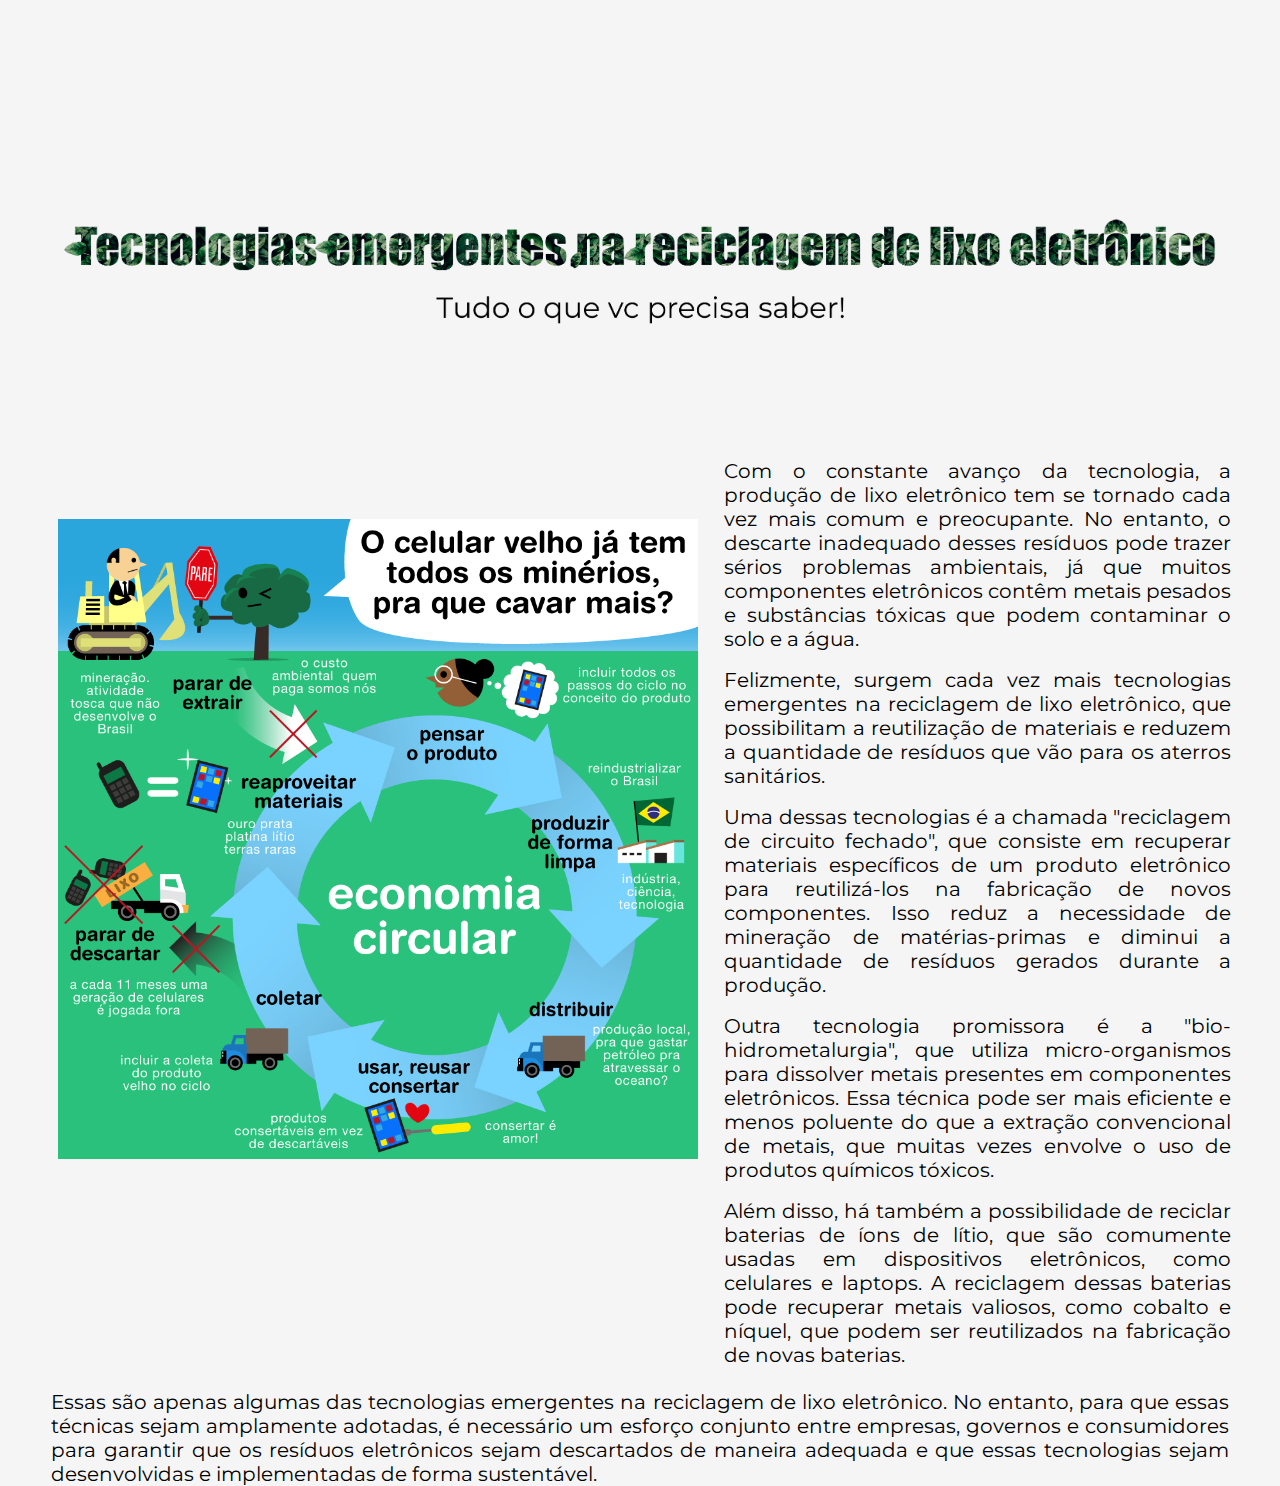
==== 404-master/projeto 2/index.html @ 84838cae "att" ====
<!DOCTYPE html>
<html lang="en">

<head>
    <meta charset="UTF-8">
    <meta http-equiv="X-UA-Compatible" content="IE=edge">
    <meta name="viewport" content="width=device-width, initial-scale=1.0">
    <link rel="stylesheet" href="src/css/style.css">
    <link href='https://fonts.googleapis.com/css?family=Montserrat' rel='stylesheet'>
    <title>Document</title>
</head>

<body>
    <div class="containerclip">
        <div class="div-video">
            <video autoplay muted loop src="src/image/clip.mp4"></video>
        </div>
    </div>

    <div class="titulo">
        <img src="src/image/titulo.png">
    </div>

    <div class="container">
        <div class="container2">
            <div class="img">
                <img src="src/image/mundo.png">
            </div>
        </div>
        <div class="container3">
            <div class="texto1">
                Com o constante avanço da tecnologia, a produção de lixo eletrônico tem se tornado cada vez mais comum e
                preocupante. No entanto, o descarte inadequado desses resíduos pode trazer sérios problemas ambientais,
                já que muitos componentes eletrônicos contêm metais pesados e substâncias tóxicas que podem contaminar o
                solo e a água.
            </div>
            <div class="texto2">
                Felizmente, surgem cada vez mais tecnologias emergentes na reciclagem de lixo eletrônico, que
                possibilitam a reutilização de materiais e reduzem a quantidade de resíduos que vão para os aterros
                sanitários.
            </div>
            <div class="texto3">
                Uma dessas tecnologias é a chamada "reciclagem de circuito fechado", que consiste em recuperar materiais
                específicos de um produto eletrônico para reutilizá-los na fabricação de novos componentes. Isso reduz a
                necessidade de mineração de matérias-primas e diminui a quantidade de resíduos gerados durante a
                produção.
            </div>
            <div class="texto4">
                Outra tecnologia promissora é a "bio-hidrometalurgia", que utiliza micro-organismos para dissolver
                metais presentes em componentes eletrônicos. Essa técnica pode ser mais eficiente e menos poluente do
                que a extração convencional de metais, que muitas vezes envolve o uso de produtos químicos tóxicos.
            </div>
            <div class="texto5">
                Além disso, há também a possibilidade de reciclar baterias de íons de lítio, que são comumente usadas em
                dispositivos eletrônicos, como celulares e laptops. A reciclagem dessas baterias pode recuperar metais
                valiosos, como cobalto e níquel, que podem ser reutilizados na fabricação de novas baterias.
            </div>
            <div class="texto6">
                Essas são apenas algumas das tecnologias emergentes na reciclagem de lixo eletrônico. No entanto, para
                que essas técnicas sejam amplamente adotadas, é necessário um esforço conjunto entre empresas, governos
                e consumidores para garantir que os resíduos eletrônicos sejam descartados de maneira adequada e que
                essas tecnologias sejam desenvolvidas e implementadas de forma sustentável.
            </div>
        </div>
    </div>
    <div class="container-txt">
        <div class="text1">
            Essas são apenas algumas das tecnologias emergentes na reciclagem de lixo eletrônico. No entanto, para
            que essas técnicas sejam amplamente adotadas, é necessário um esforço conjunto entre empresas, governos
            e consumidores para garantir que os resíduos eletrônicos sejam descartados de maneira adequada e que
            essas tecnologias sejam desenvolvidas e implementadas de forma sustentável.
        </div>
    </div>
</body>

</html>
---- 404-master/projeto 2/src/css/style.css ----
@media (max-width: 767px){
    body{
            background-color: whitesmoke;
            flex-direction: column;
            margin: 0 auto;
        }
        .div-video{
            width: 100%;
            position: relative;
            
        }
        .div-video video{
            width: 100%;
            top: 0;
            left: 0;
        }
        .titulo{
            padding-bottom: 5%;
        }
        .titulo img{
            display: flex;
            width: 90%;
            padding-top: 5%;
            padding-left: 5%;
            
        }
        .container{
            display: flex;
            width: 100%;
            flex-direction: column;
        }
        .container2{
            display: flex;
        }
        .container3{
            width: 90%;
            padding-left: 4%;
            padding-right: 4%;
            font-family: 'Montserrat';
        }
        .img img {
            display: flex;
            width: 100%;
        }
        .texto1{
            color: black;
            font-size:  20px;
            width: 100%; 
            text-align: justify;
            margin-top: 12%; 
            
        }
        .texto2{
            color: black;
            font-size:  20px;
            width: 100%; 
            text-align: justify;
            margin-top: 3%; 
        }
        .texto3{
            color: black;
            font-size:  20px;
            width: 100%; 
            text-align: justify;
            margin-top: 3%; 
        }
        .texto4{
            color: black;
            font-size:  20px;
            width: 100%; 
            text-align: justify;
            margin-top: 3%; 
        }
        .texto5{
            color: black;
            font-size:  20px;
            width: 100%; 
            text-align: justify;
            margin-top: 3%; 
        }
        .texto6{
            color: black;
            font-size:  20px;
            width: 100%; 
            text-align: justify;
            margin-top: 3%; 
        }
        .container-txt{
            display: none;
        }
    }
@media (min-width: 768px) and (max-width: 1023px) {
    body{
        background-color: whitesmoke;
        flex-direction: column;
        margin: 0 auto;   
    }
    .div-video{
        width: 100%;
        position: relative;
        
    }
    .div-video video{
        width: 100%;
        top: 0;
        left: 0;
    }
    .titulo{
        padding-bottom: 5%;
    }
    .titulo img{
        display: flex;
        width: 90%;
        padding-top: 5%;
        padding-left: 5%;
        
    }
    .container{
        display: flex;
        width: 100%;
        flex-direction: column;
    }
    .container2{
        display: flex;
    }
    .container3{
        width: 90%;
        padding-left: 4%;
        padding-right: 4%;
        font-family: 'Montserrat';
    }
    .img img {
        display: flex;
        width: 100%;
    }
    .texto1{
        color: black;
        font-size:  20px;
        width: 100%; 
        text-align: justify;
        margin-top: 10%; 
        
    }
    .texto2{
        color: black;
        font-size:  20px;
        width: 100%; 
        text-align: justify;
        margin-top: 3%; 
    }
    .texto3{
        color: black;
        font-size:  20px;
        width: 100%; 
        text-align: justify;
        margin-top: 3%; 
    }
    .texto4{
        color: black;
        font-size:  20px;
        width: 100%; 
        text-align: justify;
        margin-top: 3%; 
    }
    .texto5{
        color: black;
        font-size:  20px;
        width: 100%; 
        text-align: justify;
        margin-top: 3%; 
    }
    .texto6{
        color: black;
        font-size:  20px;
        width: 100%; 
        text-align: justify;
        margin-top: 3%; 
    }
    .container-txt{
        display: none;
    }
}
@media (min-width: 1024px){
body{
        background-color: whitesmoke;
        flex-direction: column;
        margin: 0 auto;
        
    }
    .div-video{
        width: 100%;
        position: relative;
        
    }
    .div-video video{
        width: 100%;
        top: 0;
        left: 0;
    }
    .titulo{
        padding-bottom: 5%;
    }
    .titulo img{
        display: flex;
        width: 90%;
        padding-top: 5%;
        padding-left: 5%;
        
    }
    .container{
        display: flex;
        width: 100%;
    }
    .container2{
        display: flex;
        width: 50%;
    }
    .container3{
        width: 44%;
        font-family: 'Montserrat';
    }
    .img img {
        width: 100%;
        padding-left: 9%;
        padding-top: 20%;
    }
    .texto1{
        color: black;
        font-size:  20px;
        width: 90%; 
        text-align: justify;
        margin-top: 12%; 
       padding-left: 15%;
    }
    .texto2{
        color: black;
        font-size:  20px;
        width: 90%; 
        text-align: justify;
        margin-top: 3%; 
        padding-left: 15%;
    }
    .texto3{
        color: black;
        font-size:  20px;
        width: 90%; 
        text-align: justify;
        margin-top: 3%; 
        padding-left: 15%;
    }
    .texto4{
        color: black;
        font-size:  20px;
        width: 90%; 
        text-align: justify;
        margin-top: 3%; 
        padding-left: 15%;
    }
    .texto5{
        color: black;
        font-size:  20px;
        width: 90%; 
        text-align: justify;
        margin-top: 3%; 
        padding-left: 15%;
    }
    .container-txt{
        display: flex;
        padding-right: 4%;
        padding-left: 4%;
        flex-direction: column;
        justify-content: center;
        text-align: center;
    }
    .text1{
        color: black;
        font-size:20px;
        width: 100%; 
        text-align: justify;
        margin-top: 2%;
        width: 100%;
        font-family: 'Montserrat'; 
    }
    .texto6{
        display: none;
    }
}
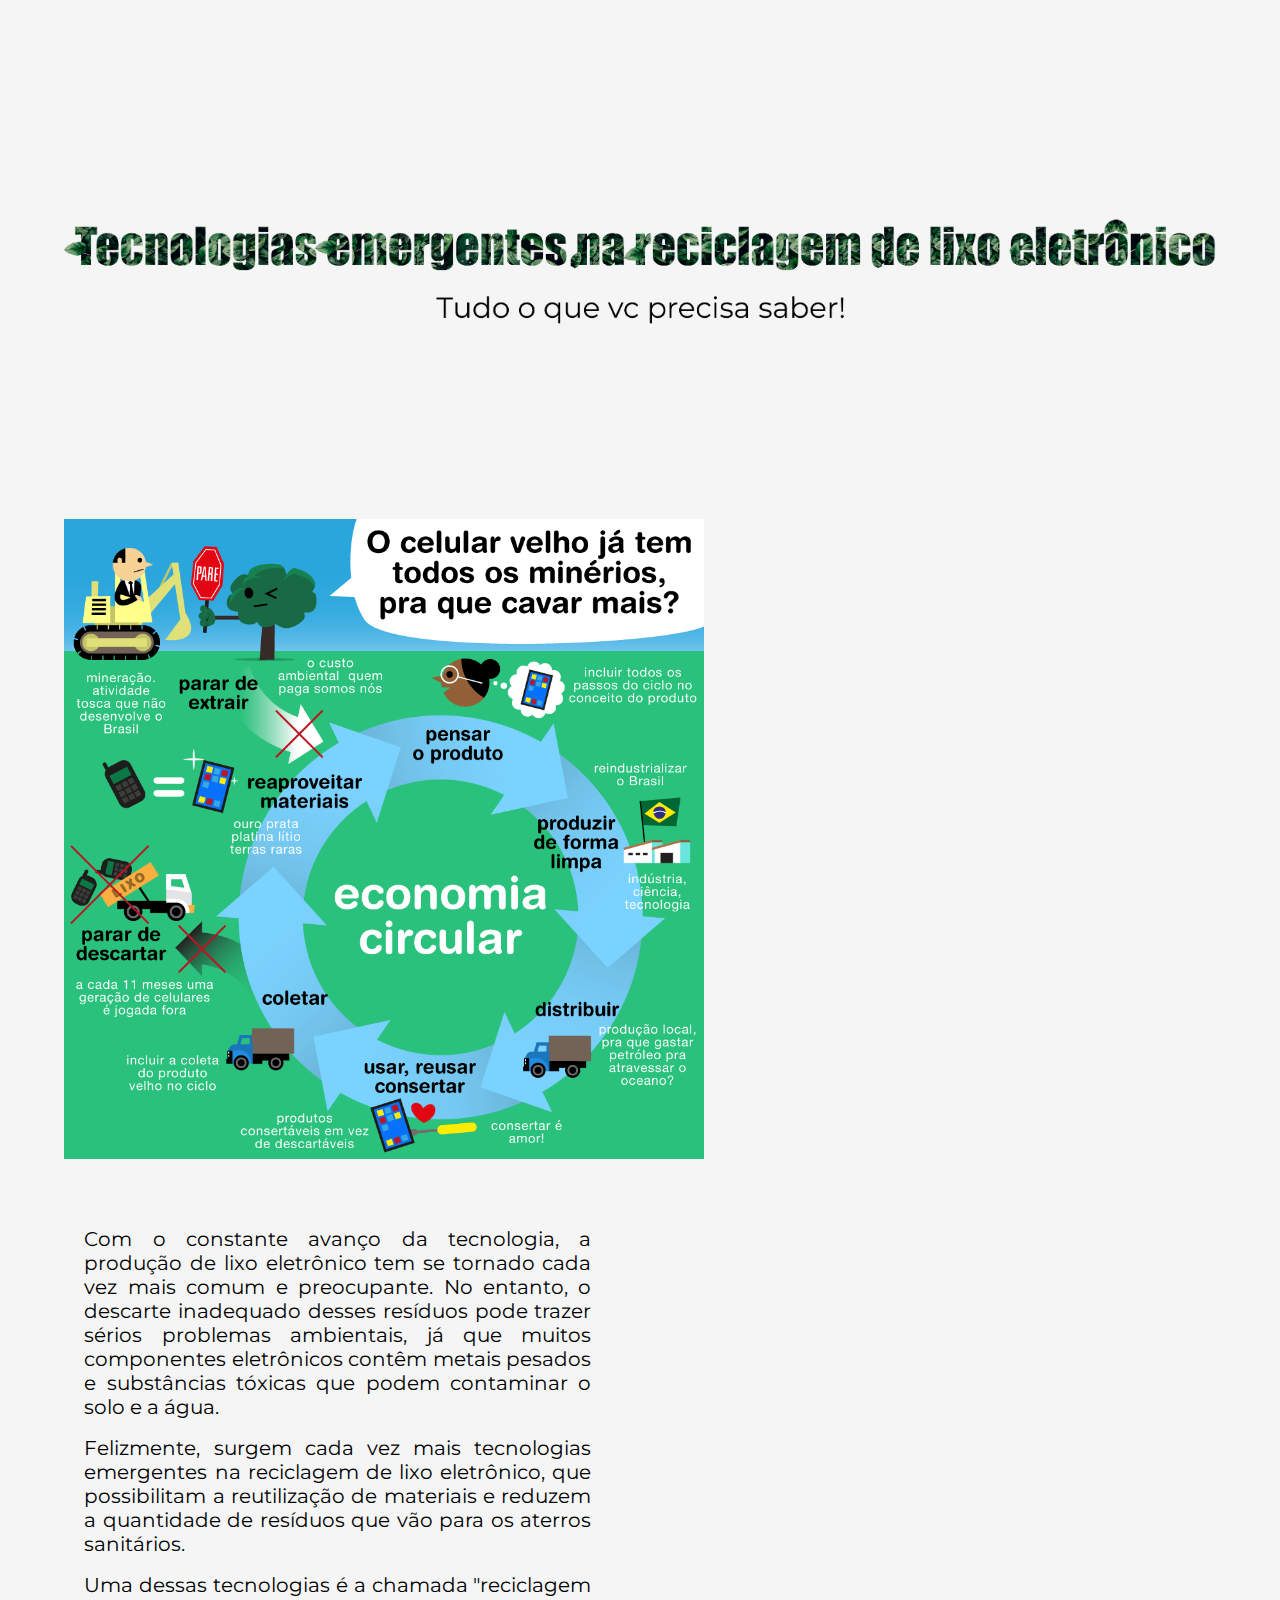
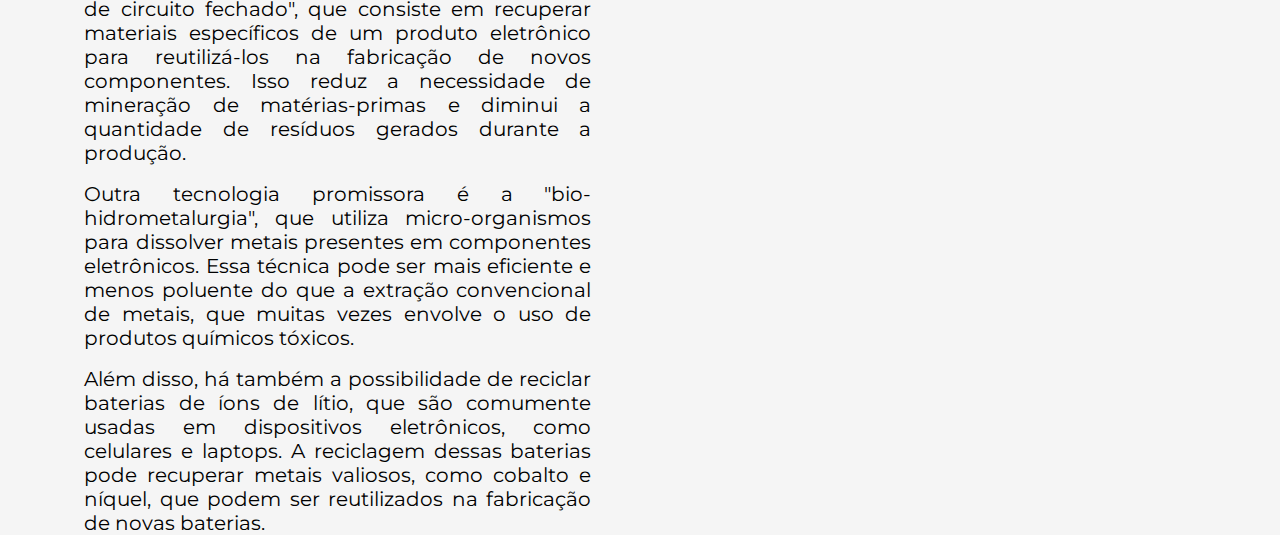
==== commit 032d2fcb: "att" ====
--- a/404-master/projeto 2/index.html
+++ b/404-master/projeto 2/index.html
@@ -21,11 +21,8 @@
         <img src="src/image/titulo.png">
     </div>
 
-    <div class="container">
         <div class="container2">
-            <div class="img">
                 <img src="src/image/mundo.png">
-            </div>
         </div>
         <div class="container3">
             <div class="texto1">
@@ -62,7 +59,6 @@
                 essas tecnologias sejam desenvolvidas e implementadas de forma sustentável.
             </div>
         </div>
-    </div>
     <div class="container-txt">
         <div class="text1">
             Essas são apenas algumas das tecnologias emergentes na reciclagem de lixo eletrônico. No entanto, para
--- a/404-master/projeto 2/src/css/style.css
+++ b/404-master/projeto 2/src/css/style.css
@@ -1,287 +1,279 @@
-@media (max-width: 767px){
-    body{
-            background-color: whitesmoke;
-            flex-direction: column;
-            margin: 0 auto;
-        }
-        .div-video{
-            width: 100%;
-            position: relative;
-            
-        }
-        .div-video video{
-            width: 100%;
-            top: 0;
-            left: 0;
-        }
-        .titulo{
-            padding-bottom: 5%;
-        }
-        .titulo img{
-            display: flex;
-            width: 90%;
-            padding-top: 5%;
-            padding-left: 5%;
-            
-        }
-        .container{
-            display: flex;
-            width: 100%;
-            flex-direction: column;
-        }
-        .container2{
-            display: flex;
-        }
-        .container3{
-            width: 90%;
-            padding-left: 4%;
-            padding-right: 4%;
-            font-family: 'Montserrat';
-        }
-        .img img {
-            display: flex;
-            width: 100%;
-        }
-        .texto1{
-            color: black;
-            font-size:  20px;
-            width: 100%; 
-            text-align: justify;
-            margin-top: 12%; 
-            
-        }
-        .texto2{
-            color: black;
-            font-size:  20px;
-            width: 100%; 
-            text-align: justify;
-            margin-top: 3%; 
-        }
-        .texto3{
-            color: black;
-            font-size:  20px;
-            width: 100%; 
-            text-align: justify;
-            margin-top: 3%; 
-        }
-        .texto4{
-            color: black;
-            font-size:  20px;
-            width: 100%; 
-            text-align: justify;
-            margin-top: 3%; 
-        }
-        .texto5{
-            color: black;
-            font-size:  20px;
-            width: 100%; 
-            text-align: justify;
-            margin-top: 3%; 
-        }
-        .texto6{
-            color: black;
-            font-size:  20px;
-            width: 100%; 
-            text-align: justify;
-            margin-top: 3%; 
-        }
-        .container-txt{
-            display: none;
-        }
-    }
+@media (max-width: 767px) {
+  body {
+    background-color: whitesmoke;
+    flex-direction: column;
+    margin: 0 auto;
+  }
+  .div-video {
+    width: 100%;
+    position: relative;
+  }
+  .div-video video {
+    width: 100%;
+    top: 0;
+    left: 0;
+  }
+  .titulo {
+    padding-bottom: 5%;
+  }
+  .titulo img {
+    display: flex;
+    width: 90%;
+    padding-top: 5%;
+    padding-left: 5%;
+  }
+  .container {
+    display: flex;
+    width: 100%;
+    flex-direction: column;
+  }
+  .container2 {
+    display: flex;
+  }
+  .container3 {
+    width: 90%;
+    padding-left: 4%;
+    padding-right: 4%;
+    font-family: "Montserrat";
+  }
+  .img img {
+    display: flex;
+    width: 100%;
+  }
+  .texto1 {
+    color: black;
+    font-size: 20px;
+    width: 100%;
+    text-align: justify;
+    margin-top: 12%;
+  }
+  .texto2 {
+    color: black;
+    font-size: 20px;
+    width: 100%;
+    text-align: justify;
+    margin-top: 3%;
+  }
+  .texto3 {
+    color: black;
+    font-size: 20px;
+    width: 100%;
+    text-align: justify;
+    margin-top: 3%;
+  }
+  .texto4 {
+    color: black;
+    font-size: 20px;
+    width: 100%;
+    text-align: justify;
+    margin-top: 3%;
+  }
+  .texto5 {
+    color: black;
+    font-size: 20px;
+    width: 100%;
+    text-align: justify;
+    margin-top: 3%;
+  }
+  .texto6 {
+    color: black;
+    font-size: 20px;
+    width: 100%;
+    text-align: justify;
+    margin-top: 3%;
+  }
+  .container-txt {
+    display: none;
+  }
+}
 @media (min-width: 768px) and (max-width: 1023px) {
-    body{
-        background-color: whitesmoke;
-        flex-direction: column;
-        margin: 0 auto;   
-    }
-    .div-video{
-        width: 100%;
-        position: relative;
-        
-    }
-    .div-video video{
-        width: 100%;
-        top: 0;
-        left: 0;
-    }
-    .titulo{
-        padding-bottom: 5%;
-    }
-    .titulo img{
-        display: flex;
-        width: 90%;
-        padding-top: 5%;
-        padding-left: 5%;
-        
-    }
-    .container{
-        display: flex;
-        width: 100%;
-        flex-direction: column;
-    }
-    .container2{
-        display: flex;
-    }
-    .container3{
-        width: 90%;
-        padding-left: 4%;
-        padding-right: 4%;
-        font-family: 'Montserrat';
-    }
-    .img img {
-        display: flex;
-        width: 100%;
-    }
-    .texto1{
-        color: black;
-        font-size:  20px;
-        width: 100%; 
-        text-align: justify;
-        margin-top: 10%; 
-        
-    }
-    .texto2{
-        color: black;
-        font-size:  20px;
-        width: 100%; 
-        text-align: justify;
-        margin-top: 3%; 
-    }
-    .texto3{
-        color: black;
-        font-size:  20px;
-        width: 100%; 
-        text-align: justify;
-        margin-top: 3%; 
-    }
-    .texto4{
-        color: black;
-        font-size:  20px;
-        width: 100%; 
-        text-align: justify;
-        margin-top: 3%; 
-    }
-    .texto5{
-        color: black;
-        font-size:  20px;
-        width: 100%; 
-        text-align: justify;
-        margin-top: 3%; 
-    }
-    .texto6{
-        color: black;
-        font-size:  20px;
-        width: 100%; 
-        text-align: justify;
-        margin-top: 3%; 
-    }
-    .container-txt{
-        display: none;
-    }
+  body {
+    background-color: whitesmoke;
+    flex-direction: column;
+    margin: 0 auto;
+  }
+  .div-video {
+    width: 100%;
+    position: relative;
+  }
+  .div-video video {
+    width: 100%;
+    top: 0;
+    left: 0;
+  }
+  .titulo {
+    padding-bottom: 5%;
+  }
+  .titulo img {
+    display: flex;
+    width: 90%;
+    padding-top: 5%;
+    padding-left: 5%;
+  }
+  .container {
+    display: flex;
+    width: 100%;
+    flex-direction: column;
+  }
+  .container2 {
+    display: flex;
+  }
+  .container3 {
+    width: 90%;
+    padding-left: 4%;
+    padding-right: 4%;
+    font-family: "Montserrat";
+  }
+  .img img {
+    display: flex;
+    width: 100%;
+  }
+  .texto1 {
+    color: black;
+    font-size: 20px;
+    width: 100%;
+    text-align: justify;
+    margin-top: 10%;
+  }
+  .texto2 {
+    color: black;
+    font-size: 20px;
+    width: 100%;
+    text-align: justify;
+    margin-top: 3%;
+  }
+  .texto3 {
+    color: black;
+    font-size: 20px;
+    width: 100%;
+    text-align: justify;
+    margin-top: 3%;
+  }
+  .texto4 {
+    color: black;
+    font-size: 20px;
+    width: 100%;
+    text-align: justify;
+    margin-top: 3%;
+  }
+  .texto5 {
+    color: black;
+    font-size: 20px;
+    width: 100%;
+    text-align: justify;
+    margin-top: 3%;
+  }
+  .texto6 {
+    color: black;
+    font-size: 20px;
+    width: 100%;
+    text-align: justify;
+    margin-top: 3%;
+  }
+  .container-txt {
+    display: none;
+  }
 }
-@media (min-width: 1024px){
-body{
-        background-color: whitesmoke;
-        flex-direction: column;
-        margin: 0 auto;
-        
-    }
-    .div-video{
-        width: 100%;
-        position: relative;
-        
-    }
-    .div-video video{
-        width: 100%;
-        top: 0;
-        left: 0;
-    }
-    .titulo{
-        padding-bottom: 5%;
-    }
-    .titulo img{
-        display: flex;
-        width: 90%;
-        padding-top: 5%;
-        padding-left: 5%;
-        
-    }
-    .container{
-        display: flex;
-        width: 100%;
-    }
-    .container2{
-        display: flex;
-        width: 50%;
-    }
-    .container3{
-        width: 44%;
-        font-family: 'Montserrat';
-    }
-    .img img {
-        width: 100%;
-        padding-left: 9%;
-        padding-top: 20%;
-    }
-    .texto1{
-        color: black;
-        font-size:  20px;
-        width: 90%; 
-        text-align: justify;
-        margin-top: 12%; 
-       padding-left: 15%;
-    }
-    .texto2{
-        color: black;
-        font-size:  20px;
-        width: 90%; 
-        text-align: justify;
-        margin-top: 3%; 
-        padding-left: 15%;
-    }
-    .texto3{
-        color: black;
-        font-size:  20px;
-        width: 90%; 
-        text-align: justify;
-        margin-top: 3%; 
-        padding-left: 15%;
-    }
-    .texto4{
-        color: black;
-        font-size:  20px;
-        width: 90%; 
-        text-align: justify;
-        margin-top: 3%; 
-        padding-left: 15%;
-    }
-    .texto5{
-        color: black;
-        font-size:  20px;
-        width: 90%; 
-        text-align: justify;
-        margin-top: 3%; 
-        padding-left: 15%;
-    }
-    .container-txt{
-        display: flex;
-        padding-right: 4%;
-        padding-left: 4%;
-        flex-direction: column;
-        justify-content: center;
-        text-align: center;
-    }
-    .text1{
-        color: black;
-        font-size:20px;
-        width: 100%; 
-        text-align: justify;
-        margin-top: 2%;
-        width: 100%;
-        font-family: 'Montserrat'; 
-    }
-    .texto6{
-        display: none;
-    }
-}+@media (min-width: 1024px) {
+  body {
+    background-color: whitesmoke;
+    margin: 0 auto;
+  }
+  .div-video {
+    width: 100%;
+    position: relative;
+  }
+  .div-video video {
+    width: 100%;
+    top: 0;
+    left: 0;
+  }
+  .titulo {
+    padding-bottom: 5%;
+  }
+  .titulo img {
+    display: flex;
+    width: 90%;
+    padding-top: 5%;
+    padding-left: 5%;
+  }
+  .container {
+    display: flex;
+    width: 100%;
+  }
+  .container2 {
+    display: flex;
+  }
+  .container2 img{
+    width: 50%;
+    padding-left: 5%;
+    padding-top: 10%;
+  }
+  .container3 {
+    width: 44%;
+    font-family: "Montserrat";
+  }
+
+
+  .texto1 {
+    color: black;
+    font-size: 20px;
+    width: 90%;
+    text-align: justify;
+    margin-top: 12%;
+    padding-left: 15%;
+  }
+  .texto2 {
+    color: black;
+    font-size: 20px;
+    width: 90%;
+    text-align: justify;
+    margin-top: 3%;
+    padding-left: 15%;
+  }
+  .texto3 {
+    color: black;
+    font-size: 20px;
+    width: 90%;
+    text-align: justify;
+    margin-top: 3%;
+    padding-left: 15%;
+  }
+  .texto4 {
+    color: black;
+    font-size: 20px;
+    width: 90%;
+    text-align: justify;
+    margin-top: 3%;
+    padding-left: 15%;
+  }
+  .texto5 {
+    color: black;
+    font-size: 20px;
+    width: 90%;
+    text-align: justify;
+    margin-top: 3%;
+    padding-left: 15%;
+  }
+  .container-txt {
+    display: flex;
+    padding-right: 4%;
+    padding-left: 4%;
+    flex-direction: column;
+    justify-content: center;
+    text-align: center;
+  }
+  .text1 {
+    display: none;
+    color: black;
+    font-size: 20px;
+    width: 100%;
+    text-align: justify;
+    margin-top: 2%;
+    width: 100%;
+    font-family: "Montserrat";
+  }
+  .texto6 {
+    display: none;
+  }
+}
